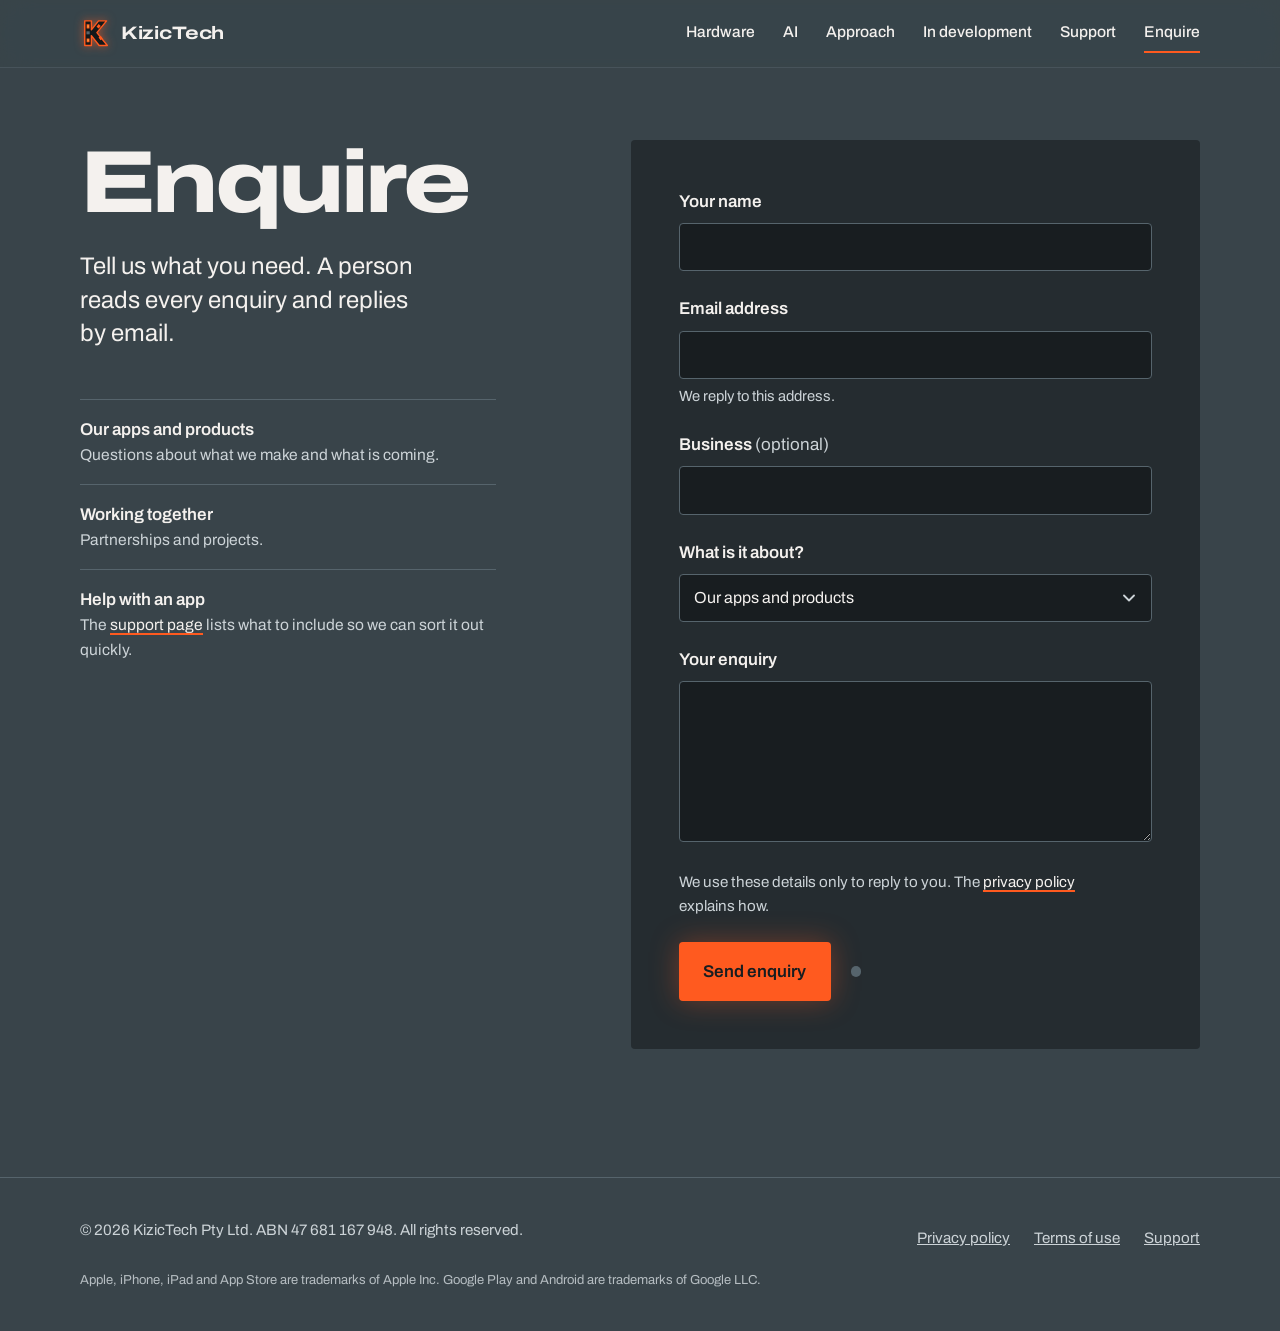
==== enquire.html @ 1ee54b05 "KizicTech website Home page, enquiry form, support, privacy and terms pages.  Co-Authored-By: Claude" ====
<!doctype html>
<html lang="en-AU">
<head>
  <meta charset="utf-8">
  <meta name="viewport" content="width=device-width, initial-scale=1">
  <title>Enquire | KizicTech</title>
  <meta name="description" content="Send KizicTech an enquiry about our apps, our work or working together.">
  <meta name="theme-color" content="#39444a">
  <meta property="og:site_name" content="KizicTech">
  <meta property="og:title" content="Enquire | KizicTech">
  <meta property="og:description" content="Send KizicTech an enquiry about our apps, our work or working together.">
  <meta property="og:type" content="website">
  <meta property="og:locale" content="en_AU">
  <meta property="og:image" content="https://kizictech.com.au/assets/og-image.jpg">
  <meta property="og:image:width" content="1200">
  <meta property="og:image:height" content="630">
  <meta property="og:image:alt" content="The KizicTech logo, built from circuit boards lit with orange LEDs">
  <meta property="og:url" content="https://kizictech.com.au/enquire.html">
  <meta name="twitter:card" content="summary_large_image">
  <link rel="canonical" href="https://kizictech.com.au/enquire.html">
  <link rel="icon" href="favicon.ico" sizes="32x32">
  <link rel="icon" href="favicon.svg" type="image/svg+xml">
  <link rel="apple-touch-icon" href="apple-touch-icon.png">
  <link rel="preconnect" href="https://fonts.googleapis.com">
  <link rel="preconnect" href="https://fonts.gstatic.com" crossorigin>
  <link href="https://fonts.googleapis.com/css2?family=Archivo:wdth,wght@62..125,100..900&display=swap" rel="stylesheet">
  <link rel="stylesheet" href="styles.css">
  <link rel="stylesheet" href="css/enquire.css">
</head>
<body>
  <a class="skip" href="#main">Skip to content</a>

  <header class="site-header">
    <div class="wrap">
      <a class="brand" href="index.html" aria-label="KizicTech home">
        <svg viewBox="0 0 32 32" aria-hidden="true">
          <path d="M5 3h7v9.5L19.5 3H28L17.8 15.4 28.8 29h-8.6L12 18.6V29H5z" fill="#14181a" stroke="#ff5a1f" stroke-width="1.5" stroke-linejoin="round"/>
          <path d="M7 6.5h3v4.5H7zM7 21.5h3v4H7z" fill="#ff5a1f"/>
          <path d="M7.9 7.6h1.2v2.3H7.9zM7.9 22.5h1.2v2H7.9z" fill="#ffb347"/>
          <path d="M6.8 14h3.4v3.2H6.8z" fill="#56646c"/>
          <path d="m19.6 6.4 2.3 1.9-2.2 2.7-2.3-1.9zM19.5 20.6l2.3-1.8 2.2 2.8-2.3 1.8z" fill="#ff5a1f"/>
        </svg>
        KizicTech
      </a>
      <nav class="site-nav" aria-label="Main">
        <a href="index.html#hardware">Hardware</a>
        <a href="index.html#software">AI</a>
        <a href="index.html#approach">Approach</a>
        <a href="index.html#lab">In development</a>
        <a href="support.html">Support</a>
        <a href="enquire.html" aria-current="page">Enquire</a>
      </nav>
    </div>
  </header>

  <main id="main" class="s-enquire">
    <div class="wrap s-enquire__grid">
      <div class="s-enquire__intro">
        <h1>Enquire</h1>
        <p class="s-enquire__lede">Tell us what you need. A person reads every enquiry and replies by email.</p>
      </div>

      <div class="s-enquire__panel">
        <form class="s-enquire__form" action="https://api.web3forms.com/submit" method="POST" data-fallback="mailto:kizictech@gmail.com">
          <!-- Web3Forms access key for the inbox that receives enquiries. It is public by design. -->
          <input type="hidden" name="access_key" value="b31e0338-c5bc-4a0d-ba9e-2ad0669e10e6">
          <input type="hidden" name="subject" value="Enquiry from kizictech.com.au">
          <input type="hidden" name="from_name" value="KizicTech website">
          <input type="hidden" name="redirect" value="https://kizictech.com.au/enquiry-sent.html">
          <!-- Spam trap: people never see or tick this. -->
          <input type="checkbox" name="botcheck" tabindex="-1" autocomplete="off" aria-hidden="true" style="display: none;">

          <div class="s-enquire__field">
            <label for="enq-name">Your name</label>
            <input id="enq-name" name="name" type="text" autocomplete="name" required maxlength="100" aria-describedby="enq-name-error">
            <p class="s-enquire__error" id="enq-name-error" hidden></p>
          </div>

          <div class="s-enquire__field">
            <label for="enq-email">Email address</label>
            <input id="enq-email" name="email" type="email" autocomplete="email" inputmode="email" required maxlength="200" aria-describedby="enq-email-hint enq-email-error">
            <p class="s-enquire__hint" id="enq-email-hint">We reply to this address.</p>
            <p class="s-enquire__error" id="enq-email-error" hidden></p>
          </div>

          <div class="s-enquire__field">
            <label for="enq-business">Business <span class="s-enquire__optional">(optional)</span></label>
            <input id="enq-business" name="business" type="text" autocomplete="organization" maxlength="120">
          </div>

          <div class="s-enquire__field">
            <label for="enq-topic">What is it about?</label>
            <select id="enq-topic" name="topic">
              <option value="Apps and products">Our apps and products</option>
              <option value="Working together">Working together</option>
              <option value="Support">Help with an app</option>
              <option value="Privacy">Privacy or my data</option>
              <option value="Something else">Something else</option>
            </select>
          </div>

          <div class="s-enquire__field">
            <label for="enq-message">Your enquiry</label>
            <textarea id="enq-message" name="message" rows="6" required maxlength="5000" aria-describedby="enq-message-error"></textarea>
            <p class="s-enquire__error" id="enq-message-error" hidden></p>
          </div>

          <p class="s-enquire__privacy">We use these details only to reply to you. The <a href="privacy.html">privacy policy</a> explains how.</p>

          <div class="s-enquire__actions">
            <button class="button button-primary s-enquire__send" type="submit">Send enquiry</button>
            <p class="s-enquire__status" role="status" aria-live="polite"><span class="s-enquire__led" aria-hidden="true"></span><span class="s-enquire__status-text"></span></p>
          </div>

          <div class="s-enquire__failed" role="alert" hidden>
            <p><strong>Your enquiry was not sent.</strong> <span class="s-enquire__failed-why"></span></p>
            <p>Nothing you typed is lost. Try again, or <a class="s-enquire__fallback" href="mailto:kizictech@gmail.com">send it from your email app</a> instead.</p>
          </div>
        </form>

        <div class="s-enquire__sent" tabindex="-1" hidden>
          <span class="s-enquire__led s-enquire__led--on" aria-hidden="true"></span>
          <h2>Enquiry sent</h2>
          <p>Thanks<span class="s-enquire__sent-name"></span>. We have your enquiry and will reply to <strong class="s-enquire__sent-email">your email address</strong>.</p>
          <p><a href="index.html">Back to the home page</a></p>
        </div>
      </div>

      <ul class="s-enquire__topics">
        <li>
        <strong>Our apps and products</strong>
        <span>Questions about what we make and what is coming.</span>
        </li>
        <li>
        <strong>Working together</strong>
        <span>Partnerships and projects.</span>
        </li>
        <li>
        <strong>Help with an app</strong>
        <span>The <a href="support.html">support page</a> lists what to include so we can sort it out quickly.</span>
        </li>
      </ul>
    </div>
  </main>

  <footer class="site-footer">
    <div class="wrap">
      <span>&copy; 2026 KizicTech Pty Ltd. ABN 47 681 167 948. All rights reserved.</span>
      <nav aria-label="Legal">
        <a href="privacy.html">Privacy policy</a>
        <a href="terms.html">Terms of use</a>
        <a href="support.html">Support</a>
      </nav>
      <p class="site-footer__legal">Apple, iPhone, iPad and App Store are trademarks of Apple Inc. Google Play and Android are trademarks of Google LLC.</p>
    </div>
  </footer>
  <script defer src="js/enquire.js"></script>
</body>
</html>
---- styles.css ----
/* KizicTech — shared base styles (every page loads this).
   Palette comes from the logo: blue-slate backdrop, circuit-board black, LED orange.
   Type: Archivo (variable width). Expanded cuts for headings, normal width for text.
   Section-specific styles live in css/<section>.css. */

:root {
  --bg: #39444a;            /* page: the logo's slate backdrop, a shade deeper */
  --bg-lift: #4e5c63;       /* the logo photo's own backdrop colour */
  --surface: #252c30;       /* raised panels */
  --deep: #181d20;          /* circuit-board black: dark bands, text on orange */
  --line: #56646c;          /* borders and rules */
  --text: #f4f1ee;
  --text-soft: #ccd3d7;
  --accent: #ff5a1f;        /* LED orange */
  --accent-hover: #ff7d4d;
  --accent-glow: rgba(255, 90, 31, 0.35);
  --warm: #ffb347;          /* amber highlight, use sparingly */

  --radius: 4px;
  --gutter: clamp(1.25rem, 4vw, 3rem);
  --max: 76rem;
  --section-gap: clamp(4.5rem, 10vw, 8.5rem);
  --header-h: 4.25rem;
  --sticky-h: var(--header-h); /* height the sticky header covers; 0 where it is not sticky */
  color-scheme: dark;
}

@media (max-width: 56rem) {
  :root {
    --sticky-h: 0px;
  }
}

*,
*::before,
*::after {
  box-sizing: border-box;
}

html {
  scroll-behavior: smooth;
  -webkit-text-size-adjust: 100%;
  text-size-adjust: 100%;
}

@media (prefers-reduced-motion: reduce) {
  html {
    scroll-behavior: auto;
  }
}

body {
  margin: 0;
  background: var(--bg);
  color: var(--text);
  font-family: "Archivo", "Helvetica Neue", Arial, sans-serif;
  font-size: 1.0625rem;
  line-height: 1.6;
  font-stretch: 100%;
  -webkit-font-smoothing: antialiased;
}

img,
svg {
  display: block;
  max-width: 100%;
}

a {
  color: inherit;
}

:focus-visible {
  outline: 3px solid var(--warm);
  outline-offset: 3px;
  border-radius: 2px;
}

h1,
h2,
h3 {
  margin: 0;
  font-stretch: 125%;
  font-weight: 700;
  letter-spacing: -0.02em;
  line-height: 1.05;
  text-wrap: balance;
}

p {
  margin: 0;
  max-width: 62ch;
  text-wrap: pretty;
}

[id] {
  scroll-margin-top: calc(var(--sticky-h) + 1.5rem);
}

/* full-width bands carry their own top padding, so they land flush under the header */
main > section[id] {
  scroll-margin-top: var(--sticky-h);
}

.wrap {
  width: 100%;
  max-width: var(--max);
  margin-inline: auto;
  padding-inline: var(--gutter);
}

.skip {
  position: absolute;
  left: var(--gutter);
  top: -4rem;
  background: var(--text);
  color: var(--deep);
  padding: 0.6rem 1rem;
  border-radius: var(--radius);
  z-index: 100;
}

.skip:focus {
  top: 0.75rem;
}

/* ---------- Header ---------- */

.site-header {
  position: sticky;
  top: 0;
  z-index: 50;
  padding-block: 0.9rem;
  background: rgba(57, 68, 74, 0.78);
  -webkit-backdrop-filter: saturate(160%) blur(16px);
  backdrop-filter: saturate(160%) blur(16px);
  border-bottom: 1px solid rgba(86, 100, 108, 0.5);
}

.site-header .wrap {
  display: flex;
  flex-wrap: wrap;
  align-items: center;
  justify-content: space-between;
  gap: 0.5rem 2rem;
}

.brand {
  display: inline-flex;
  align-items: center;
  gap: 0.65rem;
  font-stretch: 125%;
  font-weight: 700;
  font-size: 1.125rem;
  letter-spacing: -0.01em;
  text-decoration: none;
}

.brand svg {
  width: 1.9rem;
  height: 1.9rem;
  filter: drop-shadow(0 0 5px rgba(255, 90, 31, 0.55));
}

.site-nav {
  display: flex;
  flex-wrap: wrap;
  gap: 0.25rem 1.75rem;
  font-weight: 500;
  font-size: 0.975rem;
}

.site-nav a {
  text-decoration: none;
  padding-block: 0.35rem;
  border-bottom: 2px solid transparent;
  transition: border-color 0.15s;
}

.site-nav a:hover,
.site-nav a[aria-current="page"] {
  border-bottom-color: var(--accent);
}

@media (max-width: 56rem) {
  .site-header {
    position: static;
    padding-bottom: 0.25rem;
  }

  /* one row that scrolls sideways, fading out at the right edge */
  .site-nav {
    flex-wrap: nowrap;
    gap: 0 0.6rem;
    width: calc(100% + 2 * var(--gutter));
    margin-inline: calc(-1 * var(--gutter));
    padding-inline: calc(var(--gutter) - 0.35rem) 2.5rem;
    overflow-x: auto;
    white-space: nowrap;
    scrollbar-width: none;
    -webkit-mask-image: linear-gradient(to right, #000 calc(100% - 3rem), transparent);
    mask-image: linear-gradient(to right, #000 calc(100% - 3rem), transparent);
  }

  .site-nav::-webkit-scrollbar {
    display: none;
  }

  .site-nav a {
    padding: 0.7rem 0.35rem;
  }
}

/* ---------- Buttons ---------- */

.button {
  display: inline-block;
  padding: 0.85rem 1.4rem;
  border-radius: var(--radius);
  border: 2px solid var(--text);
  font-weight: 600;
  text-decoration: none;
  transition: background-color 0.15s, color 0.15s, border-color 0.15s;
}

.button-primary {
  background: var(--accent);
  border-color: var(--accent);
  color: var(--deep);
  box-shadow: 0 0 28px var(--accent-glow);
}

.button-primary:hover {
  background: var(--accent-hover);
  border-color: var(--accent-hover);
}

.button-quiet:hover {
  background: var(--text);
  color: var(--deep);
}

/* ---------- Footer ---------- */

.site-footer {
  padding-block: 2.5rem;
  border-top: 1px solid var(--line);
  color: var(--text-soft);
  font-size: 0.95rem;
}

.site-footer .wrap {
  display: flex;
  flex-wrap: wrap;
  justify-content: space-between;
  gap: 0.75rem 2rem;
}

.site-footer nav {
  display: flex;
  flex-wrap: wrap;
  gap: 0.25rem 1.5rem;
}

.site-footer a {
  display: inline-block;
  padding-block: 0.5rem;
}

.site-footer a:hover {
  color: var(--text);
}

.site-footer a[aria-current="page"] {
  color: var(--text);
  text-decoration-color: var(--accent);
}

.site-footer .site-footer__legal {
  flex-basis: 100%;
  max-width: none;
  font-size: 0.8125rem;
  color: var(--text-soft);
  opacity: 0.85;
}

/* ---------- Document pages (privacy, terms, support) ---------- */

.doc {
  padding-block: clamp(2rem, 6vw, 4.5rem) var(--section-gap);
}

.doc-inner {
  max-width: 44rem;
}

.doc h1 {
  font-size: clamp(2.25rem, 5vw, 3.75rem);
  font-weight: 800;
  letter-spacing: -0.03em;
}

.doc .updated {
  margin-top: 1rem;
  color: var(--text-soft);
}

.doc h2 {
  font-size: 1.5rem;
  margin-top: 3rem;
}

.doc h3 {
  font-size: 1.125rem;
  margin-top: 2rem;
}

.doc p,
.doc ul {
  margin-top: 1rem;
  max-width: 68ch;
}

.doc ul {
  padding-left: 1.25rem;
}

.doc li + li {
  margin-top: 0.4rem;
}

.doc a {
  color: var(--text);
  text-decoration-color: var(--accent);
  text-decoration-thickness: 2px;
  text-underline-offset: 0.2em;
}

.doc a:hover {
  color: var(--warm);
}

.doc a.button {
  text-decoration: none;
}

.doc a.button-primary,
.doc a.button-primary:hover {
  color: var(--deep);
}

.doc .doc-action {
  margin-top: 2rem;
}

.doc .lede {
  margin-top: 1.5rem;
  font-size: 1.25rem;
  line-height: 1.5;
}
---- css/enquire.css ----
/* KizicTech — enquiry page: a short introduction beside the form.
   The form sits on a raised panel; fields are recessed (--deep) so they read as
   places to type. A small LED beside the button shows what the form is doing:
   off (idle), pulsing (sending), steady (sent). */

.s-enquire {
  padding-block: clamp(2rem, 6vw, 4.5rem) var(--section-gap);
}

.s-enquire .s-enquire__grid {
  display: grid;
  grid-template-columns: minmax(0, 1fr);
  gap: clamp(2rem, 5vw, 3rem);
  align-items: start;
}

/* phones read top to bottom: heading, form, then the notes on what to ask about.
   wide screens put the notes under the heading, beside the form */
@media (min-width: 56.0625rem) {
  .s-enquire .s-enquire__grid {
    grid-template-columns: minmax(0, 5fr) minmax(0, 6fr);
    grid-template-rows: auto 1fr;
    column-gap: clamp(3rem, 6vw, 5.5rem);
    row-gap: 0;
  }

  .s-enquire .s-enquire__intro {
    grid-column: 1;
    grid-row: 1;
  }

  .s-enquire .s-enquire__grid .s-enquire__topics {
    grid-column: 1;
    grid-row: 2;
    margin-top: clamp(2rem, 4vw, 3rem);
  }

  .s-enquire .s-enquire__panel {
    grid-column: 2;
    grid-row: 1 / span 2;
  }
}

/* ---------- Introduction ---------- */

.s-enquire h1 {
  font-size: clamp(2.75rem, 7vw, 5.5rem);
  font-weight: 800;
  letter-spacing: -0.04em;
  line-height: 0.98;
}

.s-enquire .s-enquire__lede {
  margin-top: 1.5rem;
  max-width: 28ch;
  font-size: clamp(1.1875rem, 1.9vw, 1.5rem);
  line-height: 1.4;
}

.s-enquire .s-enquire__topics {
  list-style: none;
  margin: 0;
  padding: 0;
  max-width: 26rem;
}

.s-enquire .s-enquire__topics li {
  padding-block: 1rem;
  border-top: 1px solid var(--line);
}

.s-enquire .s-enquire__topics strong {
  display: block;
  font-weight: 600;
}

.s-enquire .s-enquire__topics span {
  display: block;
  color: var(--text-soft);
  font-size: 0.975rem;
}

.s-enquire .s-enquire__topics a,
.s-enquire .s-enquire__privacy a,
.s-enquire .s-enquire__failed a,
.s-enquire .s-enquire__sent a {
  color: var(--text);
  text-decoration-color: var(--accent);
  text-decoration-thickness: 2px;
  text-underline-offset: 0.2em;
}

.s-enquire .s-enquire__topics a:hover,
.s-enquire .s-enquire__privacy a:hover,
.s-enquire .s-enquire__failed a:hover,
.s-enquire .s-enquire__sent a:hover {
  color: var(--warm);
}

/* ---------- Panel and fields ---------- */

.s-enquire .s-enquire__panel {
  background: var(--surface);
  border-radius: var(--radius);
  padding: clamp(1.5rem, 4vw, 3rem);
}

.s-enquire .s-enquire__field + .s-enquire__field {
  margin-top: 1.5rem;
}

.s-enquire label {
  display: block;
  margin-bottom: 0.5rem;
  font-weight: 600;
}

.s-enquire .s-enquire__optional {
  font-weight: 400;
  color: var(--text-soft);
}

.s-enquire input[type="text"],
.s-enquire input[type="email"],
.s-enquire select,
.s-enquire textarea {
  display: block;
  width: 100%;
  min-height: 3rem;
  padding: 0.75rem 0.9rem;
  border: 1px solid var(--line);
  border-radius: var(--radius);
  background-color: var(--deep);
  color: var(--text);
  font: inherit;
  font-size: 1rem;                    /* 16px keeps iOS from zooming the page on focus */
  line-height: 1.4;
  transition: border-color 0.15s;
}

.s-enquire textarea {
  min-height: 9.5rem;
  resize: vertical;
}

.s-enquire select {
  -webkit-appearance: none;
  appearance: none;
  padding-right: 2.75rem;
  background-image: url("data:image/svg+xml,%3Csvg xmlns='http://www.w3.org/2000/svg' viewBox='0 0 12 8'%3E%3Cpath d='M1 1.5 6 6.5l5-5' fill='none' stroke='%23ccd3d7' stroke-width='1.8' stroke-linecap='round' stroke-linejoin='round'/%3E%3C/svg%3E");
  background-repeat: no-repeat;
  background-position: right 1rem center;
  background-size: 0.75rem auto;
  cursor: pointer;
}

.s-enquire input:hover,
.s-enquire select:hover,
.s-enquire textarea:hover {
  border-color: var(--text-soft);
}

.s-enquire input:focus-visible,
.s-enquire select:focus-visible,
.s-enquire textarea:focus-visible {
  outline: 3px solid var(--warm);
  outline-offset: 1px;
  border-color: var(--warm);
}

.s-enquire [aria-invalid="true"] {
  border-color: var(--accent);
  box-shadow: inset 3px 0 0 var(--accent);
}

.s-enquire .s-enquire__hint,
.s-enquire .s-enquire__error {
  margin-top: 0.45rem;
  max-width: none;
  font-size: 0.925rem;
  line-height: 1.4;
}

.s-enquire .s-enquire__hint {
  color: var(--text-soft);
}

.s-enquire .s-enquire__error {
  color: var(--warm);
  font-weight: 500;
}

.s-enquire .s-enquire__privacy {
  margin-top: 1.75rem;
  max-width: none;
  color: var(--text-soft);
  font-size: 0.95rem;
}

/* ---------- Send, and what the form is doing ---------- */

.s-enquire .s-enquire__actions {
  display: flex;
  flex-wrap: wrap;
  align-items: center;
  gap: 1rem 1.25rem;
  margin-top: 1.5rem;
}

.s-enquire .s-enquire__send {
  font: inherit;
  font-weight: 600;
  cursor: pointer;
}

.s-enquire .s-enquire__send[aria-disabled="true"] {
  cursor: progress;
  opacity: 0.75;
  box-shadow: none;
}

.s-enquire .s-enquire__status {
  display: inline-flex;
  align-items: center;
  gap: 0.6rem;
  margin: 0;
  min-height: 1.5rem;
  color: var(--text-soft);
  font-size: 0.95rem;
}

.s-enquire .s-enquire__led {
  flex: none;
  width: 0.65rem;
  height: 0.65rem;
  border-radius: 50%;
  background: var(--line);
  transition: background-color 0.2s, box-shadow 0.2s;
}

.s-enquire .is-sending .s-enquire__led,
.s-enquire .s-enquire__led--on {
  background: var(--accent);
  box-shadow: 0 0 10px 2px rgba(255, 90, 31, 0.7);
}

@media (prefers-reduced-motion: no-preference) {
  .s-enquire .is-sending .s-enquire__led {
    animation: s-enquire-pulse 0.9s ease-in-out infinite;
  }
}

@keyframes s-enquire-pulse {
  0%, 100% { opacity: 1; }
  50% { opacity: 0.3; }
}

.s-enquire .s-enquire__failed {
  margin-top: 1.5rem;
  padding: 1rem 1.15rem;
  border-left: 3px solid var(--accent);
  border-radius: 0 var(--radius) var(--radius) 0;
  background: var(--deep);
}

.s-enquire .s-enquire__failed p {
  max-width: none;
}

.s-enquire .s-enquire__failed p + p {
  margin-top: 0.5rem;
  color: var(--text-soft);
}

/* ---------- Sent ---------- */

.s-enquire .s-enquire__sent:focus {
  outline: none;
}

.s-enquire .s-enquire__sent h2 {
  margin-top: 1.25rem;
  font-size: clamp(1.75rem, 3.4vw, 2.75rem);
}

.s-enquire .s-enquire__sent p {
  margin-top: 1rem;
  font-size: 1.125rem;
}

.s-enquire .s-enquire__sent-email {
  overflow-wrap: anywhere;
}
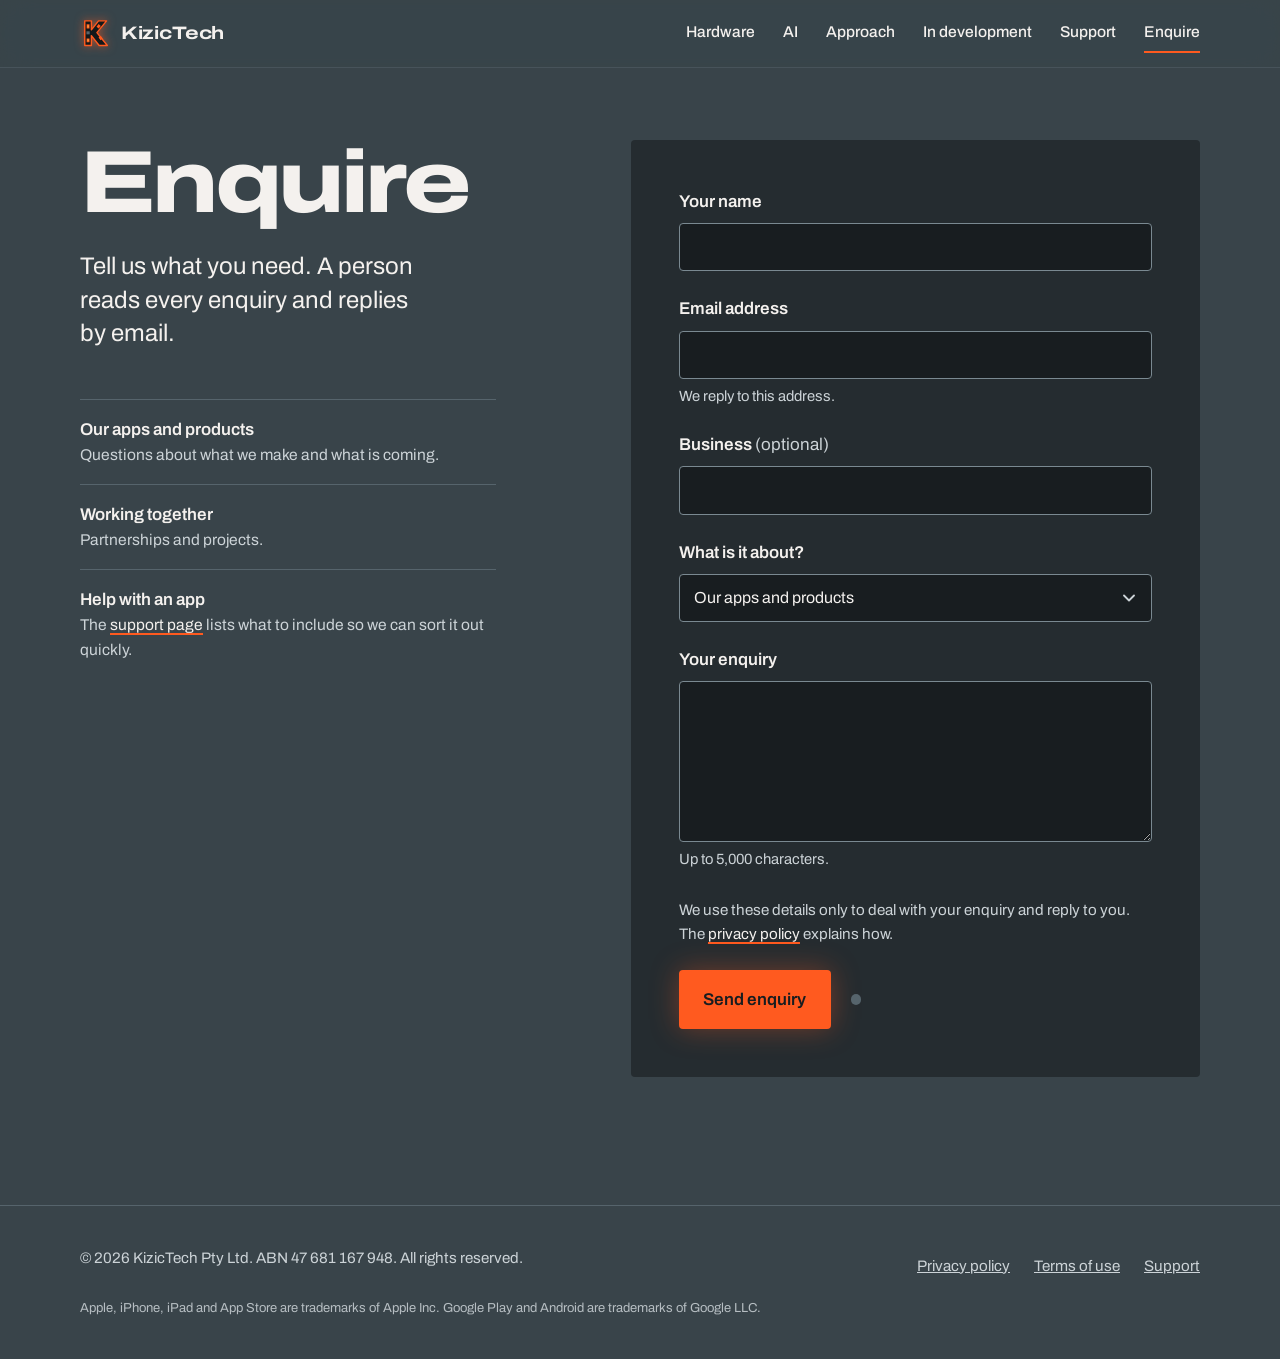
==== commit fe0637e1: "Enquiry form: timeout, stricter email check, clearer states Fixes from review: abort a send that nev" ====
--- a/enquire.html
+++ b/enquire.html
@@ -78,7 +78,7 @@
 
           <div class="s-enquire__field">
             <label for="enq-email">Email address</label>
-            <input id="enq-email" name="email" type="email" autocomplete="email" inputmode="email" required maxlength="200" aria-describedby="enq-email-hint enq-email-error">
+            <input id="enq-email" name="email" type="email" autocomplete="email" inputmode="email" required maxlength="200" pattern="[^@\s]+@[^@\s]+\.[^@\s.]{2,}" title="An email address with a full domain, such as .com or .com.au" aria-describedby="enq-email-hint enq-email-error">
             <p class="s-enquire__hint" id="enq-email-hint">We reply to this address.</p>
             <p class="s-enquire__error" id="enq-email-error" hidden></p>
           </div>
@@ -101,11 +101,12 @@
 
           <div class="s-enquire__field">
             <label for="enq-message">Your enquiry</label>
-            <textarea id="enq-message" name="message" rows="6" required maxlength="5000" aria-describedby="enq-message-error"></textarea>
+            <textarea id="enq-message" name="message" rows="6" required maxlength="5000" aria-describedby="enq-message-hint enq-message-error"></textarea>
+            <p class="s-enquire__hint" id="enq-message-hint">Up to 5,000 characters.</p>
             <p class="s-enquire__error" id="enq-message-error" hidden></p>
           </div>
 
-          <p class="s-enquire__privacy">We use these details only to reply to you. The <a href="privacy.html">privacy policy</a> explains how.</p>
+          <p class="s-enquire__privacy">We use these details only to deal with your enquiry and reply to you. The <a href="privacy.html">privacy policy</a> explains how.</p>
 
           <div class="s-enquire__actions">
             <button class="button button-primary s-enquire__send" type="submit">Send enquiry</button>
--- a/styles.css
+++ b/styles.css
@@ -50,6 +50,10 @@
 }
 
 body {
+  min-height: 100vh;
+  min-height: 100svh;
+  display: flex;                      /* short pages keep the footer at the bottom of the window */
+  flex-direction: column;
   margin: 0;
   background: var(--bg);
   color: var(--text);
@@ -58,6 +62,10 @@
   line-height: 1.6;
   font-stretch: 100%;
   -webkit-font-smoothing: antialiased;
+}
+
+main {
+  flex: 1 0 auto;
 }
 
 img,
--- a/css/enquire.css
+++ b/css/enquire.css
@@ -100,6 +100,7 @@
 /* ---------- Panel and fields ---------- */
 
 .s-enquire .s-enquire__panel {
+  scroll-margin-top: calc(var(--sticky-h) + 1.5rem);
   background: var(--surface);
   border-radius: var(--radius);
   padding: clamp(1.5rem, 4vw, 3rem);
@@ -128,7 +129,7 @@
   width: 100%;
   min-height: 3rem;
   padding: 0.75rem 0.9rem;
-  border: 1px solid var(--line);
+  border: 1px solid #7a8991;          /* lighter than --line: field edges need 3:1 against the panel */
   border-radius: var(--radius);
   background-color: var(--deep);
   color: var(--text);
@@ -168,7 +169,8 @@
   border-color: var(--warm);
 }
 
-.s-enquire [aria-invalid="true"] {
+.s-enquire input[aria-invalid="true"],
+.s-enquire textarea[aria-invalid="true"] {
   border-color: var(--accent);
   box-shadow: inset 3px 0 0 var(--accent);
 }
@@ -185,6 +187,12 @@
   color: var(--text-soft);
 }
 
+/* once a field has an error, the error replaces its hint */
+.s-enquire input[aria-invalid="true"] + .s-enquire__hint,
+.s-enquire textarea[aria-invalid="true"] + .s-enquire__hint {
+  display: none;
+}
+
 .s-enquire .s-enquire__error {
   color: var(--warm);
   font-weight: 500;
@@ -230,6 +238,7 @@
 }
 
 .s-enquire .s-enquire__led {
+  display: block;
   flex: none;
   width: 0.65rem;
   height: 0.65rem;
@@ -288,6 +297,26 @@
   font-size: 1.125rem;
 }
 
-.s-enquire .s-enquire__sent-email {
-  overflow-wrap: anywhere;
-}
+.s-enquire .s-enquire__sent p {
+  overflow-wrap: anywhere;          /* a long name or address must not push the page sideways */
+}
+
+.s-enquire .s-enquire__sent p:last-child a {
+  display: inline-block;
+  padding-block: 0.75rem;
+}
+
+/* high-contrast modes: use the system's own dropdown arrow and mark invalid fields by weight */
+@media (forced-colors: active) {
+  .s-enquire select {
+    -webkit-appearance: auto;
+    appearance: auto;
+    background-image: none;
+    padding-right: 0.9rem;
+  }
+
+  .s-enquire input[aria-invalid="true"],
+  .s-enquire textarea[aria-invalid="true"] {
+    border-width: 3px;
+  }
+}
